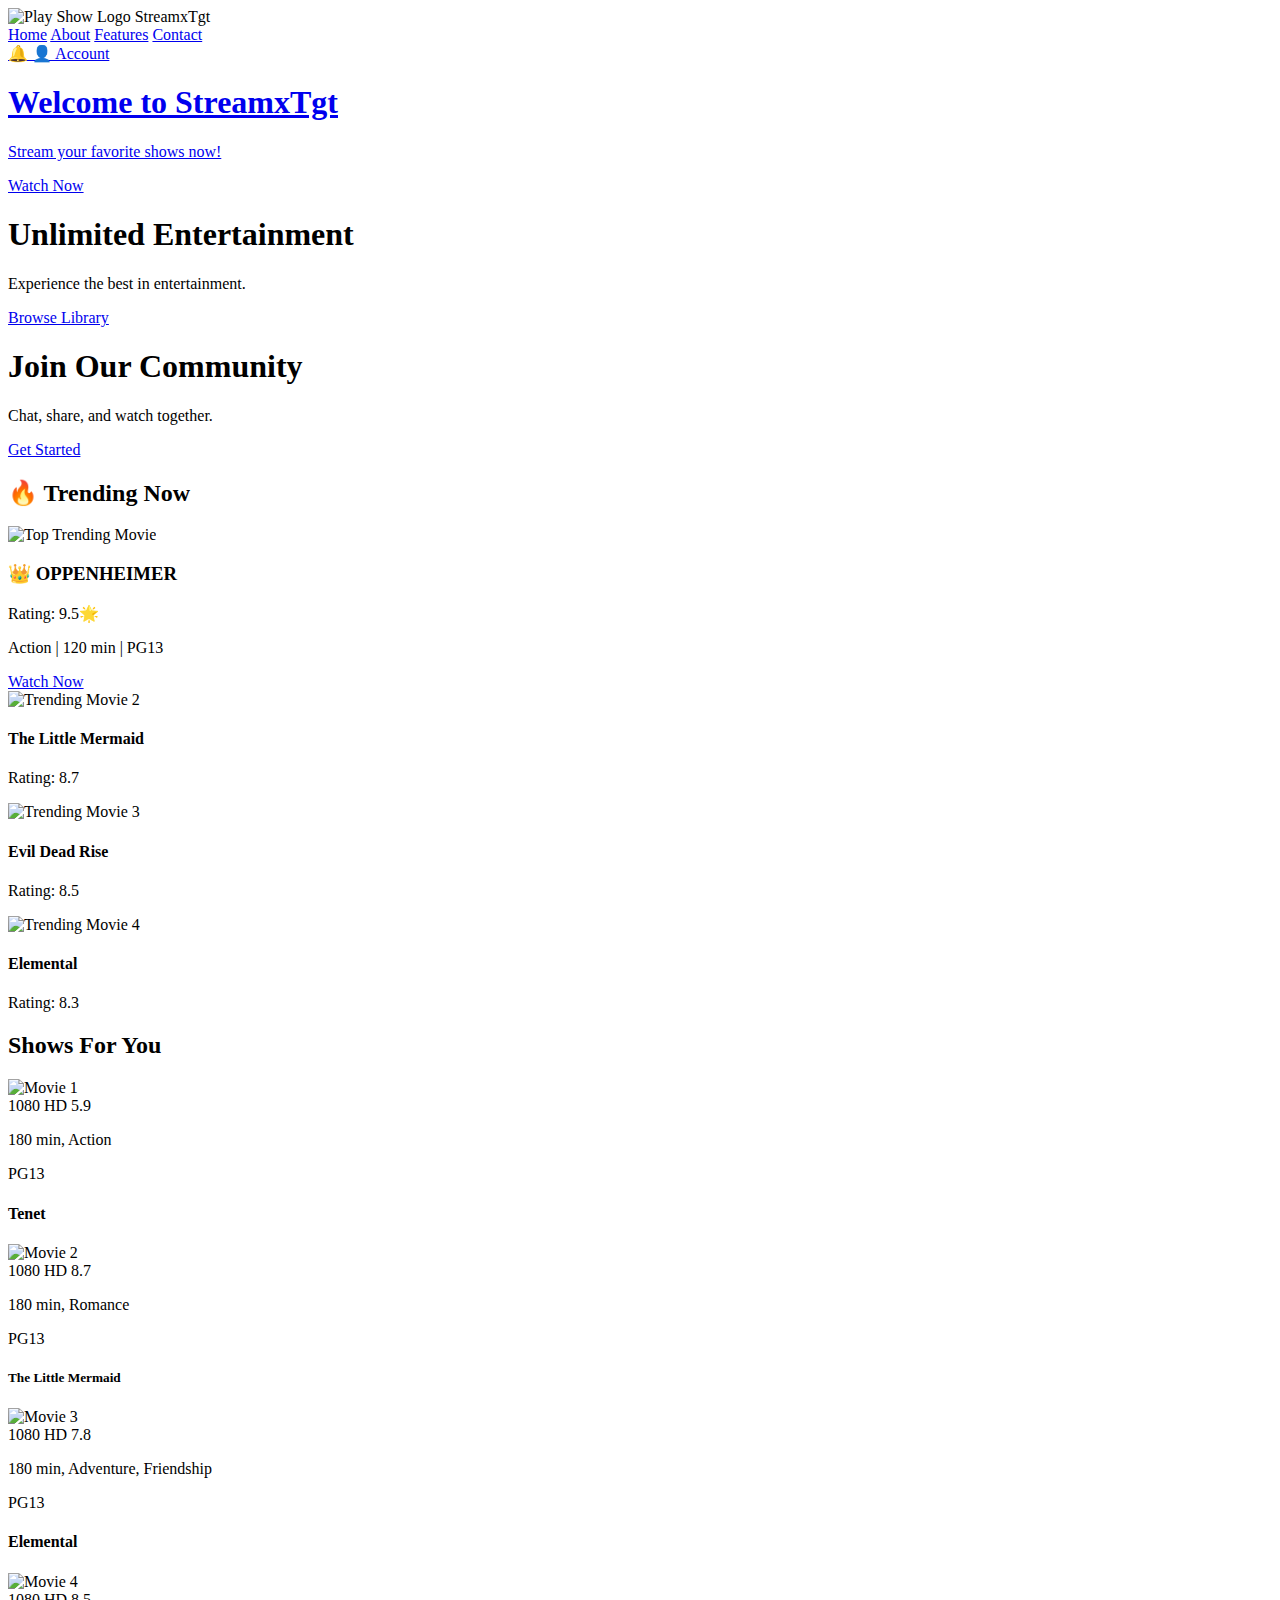
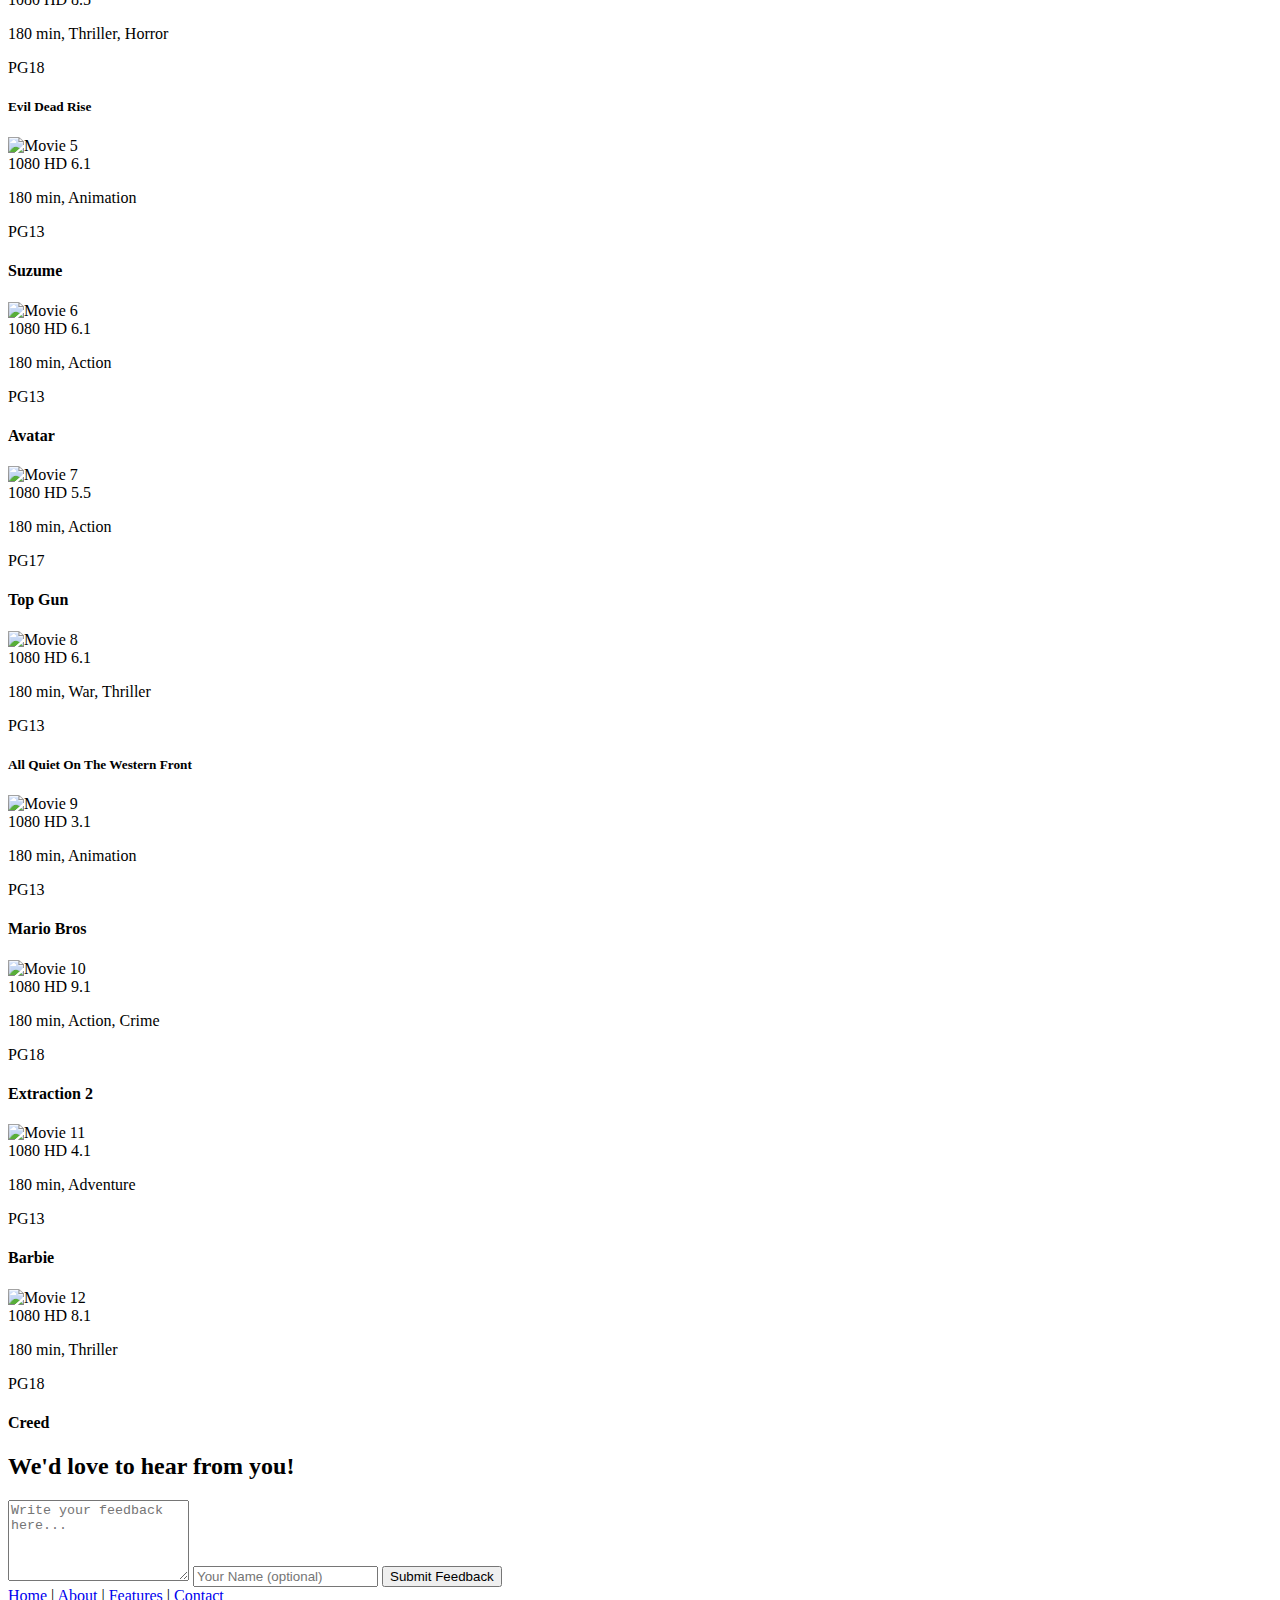
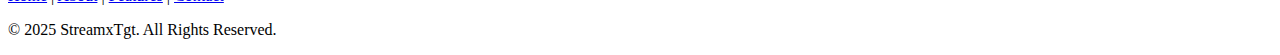
==== index.html @ 400c1438 "File Upload" ====
<!DOCTYPE html>
<html lang="en">
<head>
  <meta charset="UTF-8">
  <meta name="viewport" content="width=device-width, initial-scale=1.0">
  <title>StreamxTgt</title>
  <link href="https://fonts.googleapis.com/css2?family=Poppins:wght@300;400;600;700&display=swap" rel="stylesheet">
  <link rel="stylesheet" href="index.css">

 </head>
<body>
  <!-- Navbar -->
  <nav class="navbar">
    <div class="logo">
      <img src="logo.png" alt="Play Show Logo"> StreamxTgt                               
    </div>
    <div class="menu">
      <a href="index.html">Home</a>
      <a href="about.html">About</a>
      <a href="feature.html">Features</a>
      <a href="contact.html">Contact</a>
    </div>
    <div class="icons">
      <a href="notifications.html"><span class="notifications">🔔</span>
      <a href="user.html"><span class="account">👤 Account</span>
    </div>
  </nav>

  <!-- Hero Section -->
  <div class="hero">
    <div class="hero-slides">
      <div class="hero-slide" style="background-image: url('banner1.jpg');">
        <div>
          <h1>Welcome to StreamxTgt</h1>
          <p>Stream your favorite shows now!</p>
          <a href="#trending" class="btn">Watch Now</a>
        </div>
      </div>
      <div class="hero-slide" style="background-image: url('banner2.jpeg');">
        <div>
          <h1>Unlimited Entertainment</h1>
          <p>Experience the best in entertainment.</p>
          <a href="#watch-shows" class="btn">Browse Library</a>
        </div>
      </div>
      <div class="hero-slide" style="background-image: url('banner3.jpg');">
        <div>
          <h1>Join Our Community</h1>
          <p>Chat, share, and watch together.</p>
          <a href="feature.html" class="btn">Get Started</a>
        </div>
      </div>
    </div>
  </div>
<!-- Trending Section -->
<section class="trending-section" id="trending">
  <h2 class="section-title">🔥 Trending Now</h2>
  <div class="trending-grid">
    <!-- Top Trending Movie -->
    <div class="trending-card trending-top">
      <img src="topmovie.jpg" alt="Top Trending Movie">
      <div class="details">
        <h3>👑 OPPENHEIMER</h3>
        <p>Rating: <span class="rating">9.5🌟</span></p>
        <p>Action | 120 min | PG13</p>
        <a href="#watch-now" class="btn">Watch Now</a>
      </div>
    </div>

    <!-- Other Trending Movies -->
    <div class="trending-card">
      <img src="movie2.jpg" alt="Trending Movie 2">
      <div class="details">
        <h4>The Little Mermaid</h4>
        <p>Rating: <span class="rating">8.7</span></p>
      </div>
    </div>
    <div class="trending-card">
      <img src="movie4.jpg" alt="Trending Movie 3">
      <div class="details">
        <h4>Evil Dead Rise</h4>
        <p>Rating: <span class="rating">8.5</span></p>
      </div>
    </div>
    <div class="trending-card">
      <img src="movie3.jpg" alt="Trending Movie 4">
      <div class="details">
        <h4>Elemental</h4>
        <p>Rating: <span class="rating">8.3</span></p>
      </div>
    </div>
    </section>
<!-- Watch Shows Section -->
<section class="watch-shows" id="watch-shows">
  <h2 class="section-title">Shows For You</h2>
  <div class="shows-grid">

    <!-- Movie Card -->
    <div class="show-card">
      <img src="movie1.jpg" alt="Movie 1">
      <div class="details">
        <div class="info">
          <span class="quality">1080</span>
          <span class="hd">HD</span>
          <span class="rating">5.9</span>
        </div>
        <div class="meta">
          <p>180 min, <span class="genre">Action</span></p>
          <span class="age">PG13</span>
        </div>
        <h4>Tenet</h4>
      </div>
    </div>
    <!-- Repeat for other movies -->
    <div class="show-card">
      <img src="movie2.jpg" alt="Movie 2">
      <div class="details">
        <div class="info">
          <span class="quality">1080</span>
          <span class="hd">HD</span>
          <span class="rating">8.7</span>
        </div>
        <div class="meta">
          <p>180 min, <span class="genre">Romance</span></p>
          <span class="age">PG13</span>
        </div>
        <h5>The Little Mermaid</h5>
      </div>
    </div>
    <div class="show-card">
      <img src="movie3.jpg" alt="Movie 3">
      <div class="details">
        <div class="info">
          <span class="quality">1080</span>
          <span class="hd">HD</span>
          <span class="rating">7.8</span>
        </div>
        <div class="meta">
          <p>180 min, <span class="genre">Adventure, Friendship</span></p>
          <span class="age">PG13</span>
        </div>
        <h4>Elemental</h4>
      </div>
    </div>
<div class="show-card">
      <img src="movie4.jpg" alt="Movie 4">
      <div class="details">
        <div class="info">
          <span class="quality">1080</span>
          <span class="hd">HD</span>
          <span class="rating">8.5</span>
        </div>
        <div class="meta">
          <p>180 min, <span class="genre">Thriller, Horror</span></p>
          <span class="age">PG18</span>
        </div>
        <h5>Evil Dead Rise</h5>
      </div>
    </div>
<div class="show-card">
      <img src="movie5.jpg" alt="Movie 5">
      <div class="details">
        <div class="info">
          <span class="quality">1080</span>
          <span class="hd">HD</span>
          <span class="rating">6.1</span>
        </div>
        <div class="meta">
          <p>180 min, <span class="genre">Animation</span></p>
          <span class="age">PG13</span>
        </div>
        <h4>Suzume</h4>
      </div>
    </div>
<div class="show-card">
      <img src="movie6.jpg" alt="Movie 6">
      <div class="details">
        <div class="info">
          <span class="quality">1080</span>
          <span class="hd">HD</span>
          <span class="rating">6.1</span>
        </div>
        <div class="meta">
          <p>180 min, <span class="genre">Action</span></p>
          <span class="age">PG13</span>
        </div>
        <h4>Avatar</h4>
      </div>
    </div>
<div class="show-card">
      <img src="movie7.jpeg" alt="Movie 7">
      <div class="details">
        <div class="info">
          <span class="quality">1080</span>
          <span class="hd">HD</span>
          <span class="rating">5.5</span>
        </div>
        <div class="meta">
          <p>180 min, <span class="genre">Action</span></p>
          <span class="age">PG17</span>
        </div>
        <h4>Top Gun</h4>
      </div>
    </div>
<div class="show-card">
      <img src="movie8.jpg" alt="Movie 8">
      <div class="details">
        <div class="info">
          <span class="quality">1080</span>
          <span class="hd">HD</span>
          <span class="rating">6.1</span>
        </div>
        <div class="meta">
          <p>180 min, <span class="genre">War, Thriller</span></p>
          <span class="age">PG13</span>
        </div>
        <h5>All Quiet On The Western Front</h5>
      </div>
    </div>
<div class="show-card">
      <img src="movie9.jpg" alt="Movie 9">
      <div class="details">
        <div class="info">
          <span class="quality">1080</span>
          <span class="hd">HD</span>
          <span class="rating">3.1</span>
        </div>
        <div class="meta">
          <p>180 min, <span class="genre">Animation</span></p>
          <span class="age">PG13</span>
        </div>
        <h4>Mario Bros</h4>
      </div>
    </div>
<div class="show-card">
      <img src="movie10.jpg" alt="Movie 10">
      <div class="details">
        <div class="info">
          <span class="quality">1080</span>
          <span class="hd">HD</span>
          <span class="rating">9.1</span>
        </div>
        <div class="meta">
          <p>180 min, <span class="genre">Action, Crime</span></p>
          <span class="age">PG18</span>
        </div>
        <h4>Extraction 2</h4>
      </div>
    </div>
<div class="show-card">
      <img src="movie11.jpg" alt="Movie 11">
      <div class="details">
        <div class="info">
          <span class="quality">1080</span>
          <span class="hd">HD</span>
          <span class="rating">4.1</span>
        </div>
        <div class="meta">
          <p>180 min, <span class="genre">Adventure</span></p>
          <span class="age">PG13</span>
        </div>
        <h4>Barbie</h4>
      </div>
    </div>
<div class="show-card">
      <img src="movie12.jpg" alt="Movie 12">
      <div class="details">
        <div class="info">
          <span class="quality">1080</span>
          <span class="hd">HD</span>
          <span class="rating">8.1</span>
        </div>
        <div class="meta">
          <p>180 min, <span class="genre">Thriller</span></p>
          <span class="age">PG18</span>
        </div>
        <h4>Creed</h4>
      </div>
    </div>



</section>

   <!-- Feedback Section -->
   <section class="feedback">
  <h2>We'd love to hear from you!</h2>
  <form id="feedbackForm">
    <textarea name="feedback" id="feedbackInput" rows="5" placeholder="Write your feedback here..." required></textarea>
    <input type="text" name="name" id="nameInput" placeholder="Your Name (optional)">
    <button type="submit">Submit Feedback</button>
  </form>
</section>

   <!-- Footer -->
  <footer>
    <div>
      <a href="index.html">Home</a> | 
      <a href="about.html">About</a> | 
      <a href="feature.html">Features</a> | 
      <a href="contact.html">Contact</a>
    </div>
    <p>&copy; 2025 StreamxTgt. All Rights Reserved.</p>
  </footer>
<script>
  // Handle form submission
  document.getElementById('feedbackForm').addEventListener('submit', function (e) {
    e.preventDefault();

    // Get feedback and name input values
    const feedback = document.getElementById('feedbackInput').value;
    const name = document.getElementById('nameInput').value || 'Anonymous';

    // Save feedback to localStorage
    const feedbackList = JSON.parse(localStorage.getItem('feedbacks')) || [];
    feedbackList.push({ name, feedback, date: new Date().toLocaleString() });
    localStorage.setItem('feedbacks', JSON.stringify(feedbackList));

    // Clear the form
    document.getElementById('feedbackForm').reset();

    // Provide user confirmation
    alert('Thank you for your feedback! It has been submitted.');
  });
</script>
</body>
</html>
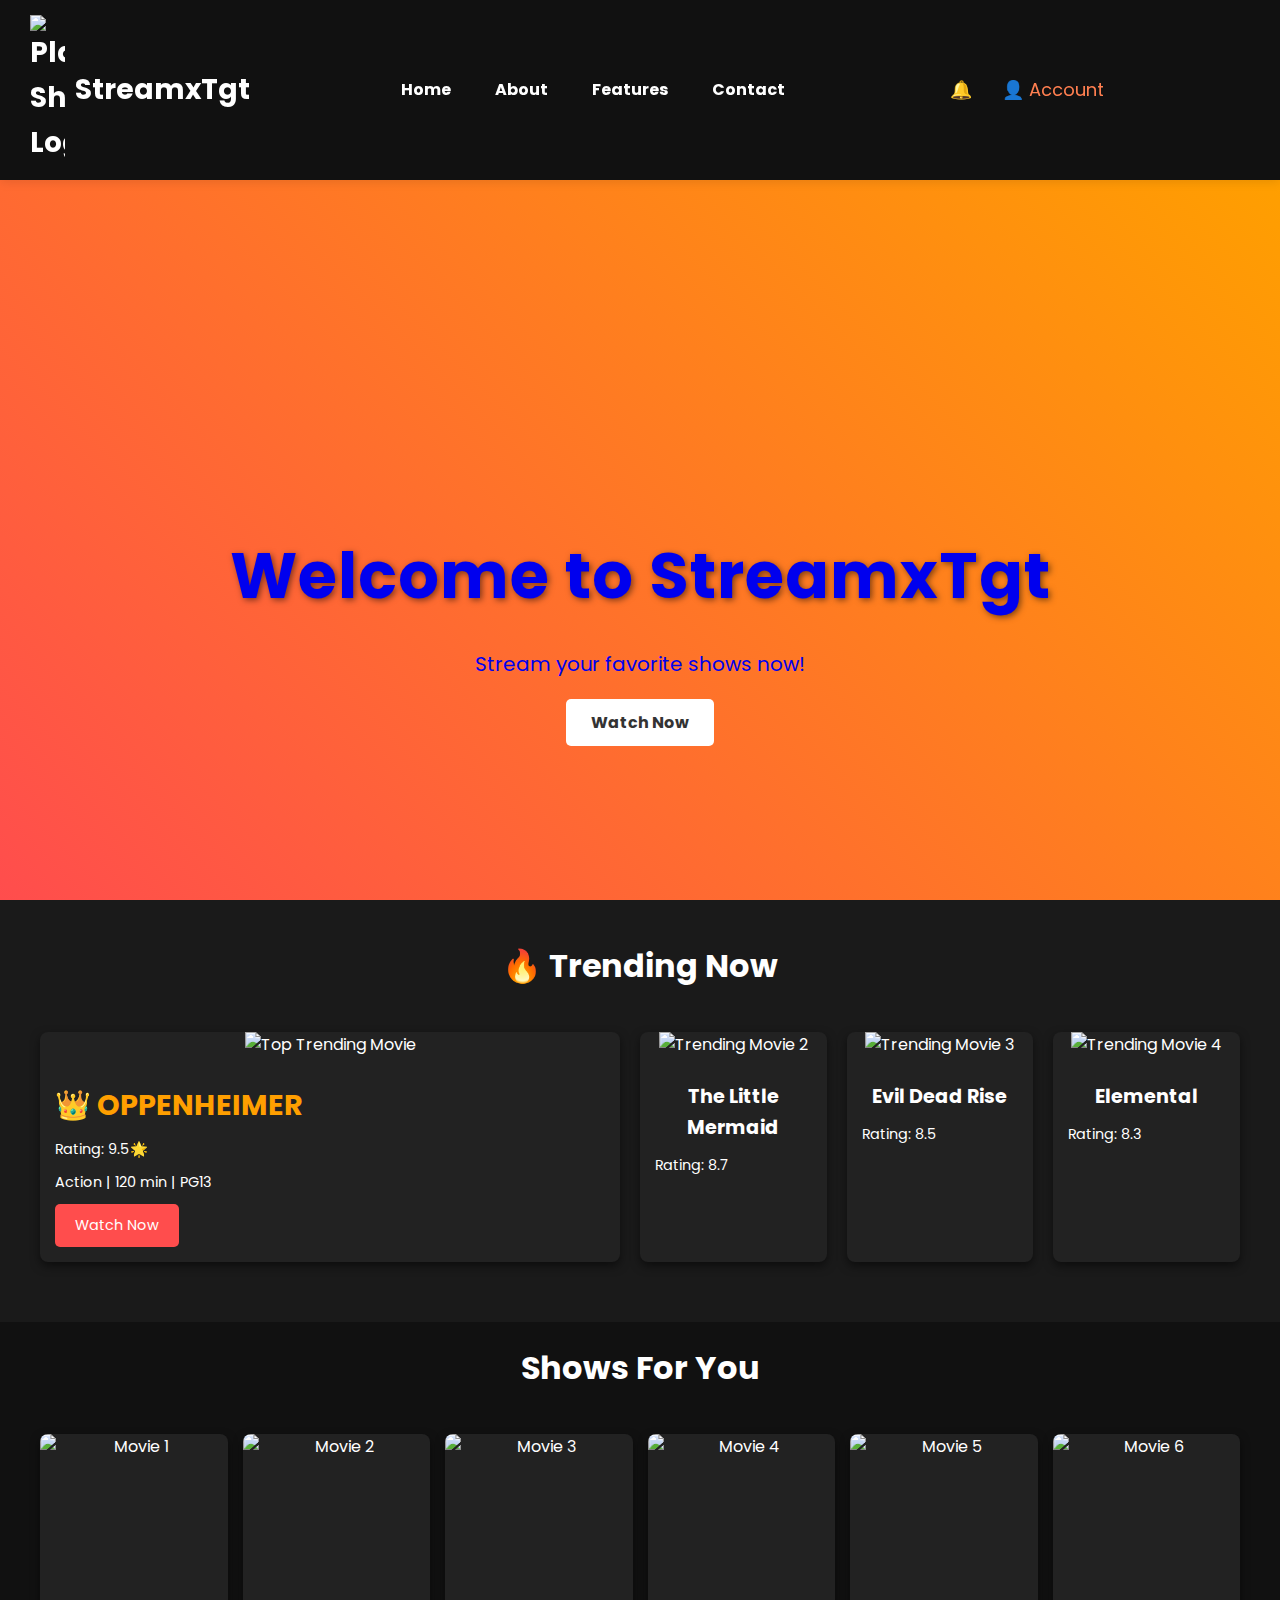
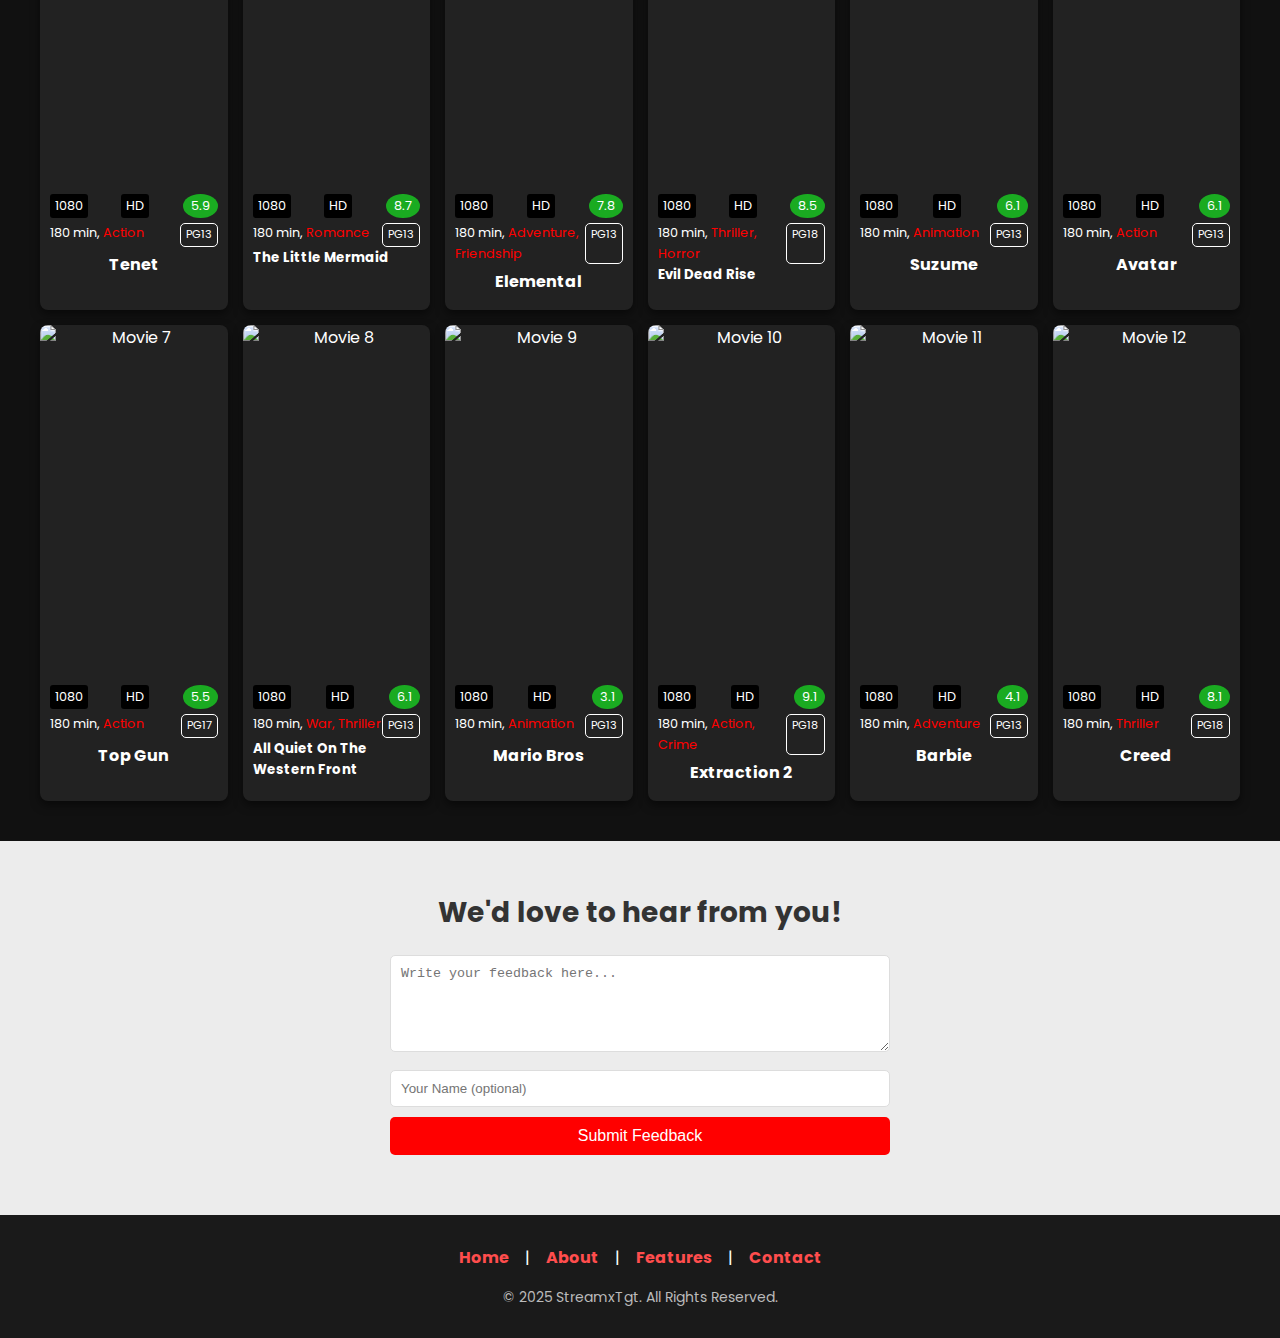
==== commit 363a9cdb: "Update index.html" ====
--- a/index.html
+++ b/index.html
@@ -5,7 +5,7 @@
   <meta name="viewport" content="width=device-width, initial-scale=1.0">
   <title>StreamxTgt</title>
   <link href="https://fonts.googleapis.com/css2?family=Poppins:wght@300;400;600;700&display=swap" rel="stylesheet">
-  <link rel="stylesheet" href="index.css">
+  <link rel="stylesheet" href="css/index.css">
 
  </head>
 <body>
--- a/css/index.css
+++ b/css/index.css
@@ -0,0 +1,382 @@
+    /* Reset and Fonts */
+    * {
+      margin: 0;
+      padding: 0;
+      box-sizing: border-box;
+    }
+    body {
+      font-family: 'Poppins', sans-serif;
+      background-color: #f0f0f0;
+      color: #333;
+      line-height: 1.6;
+      overflow-x: hidden;
+    }
+
+    /* Navbar */
+    .navbar {
+      display: flex;
+      justify-content: space-between;
+      align-items: center;
+      padding: 15px 30px;
+      background-color: #1a1a1a;
+      color: white;
+      box-shadow: 0 2px 10px rgba(0, 0, 0, 0.1);
+      position: sticky;
+      top: 0;
+      z-index: 10;
+      transition: background-color 0.3s ease-in-out;
+    }
+    .navbar:hover {
+      background-color: #111;
+    }
+    .navbar .logo {
+      font-size: 28px;
+      font-weight: bold;
+      display: flex;
+      align-items: center;
+    }
+    .navbar .logo img {
+      width: 35px;
+      margin-right: 10px;
+    }
+    .navbar .menu a {
+      text-decoration: none;
+      color: white;
+      margin: 0 20px;
+      font-size: 16px;
+      font-weight: bold;
+      transition: color 0.3s ease;
+    }
+    .navbar .menu a:hover {
+      color: #ff4d4d;
+    }
+    .navbar .icons {
+      display: flex;
+      align-items: center;
+    }
+    .navbar .icons span {
+      margin: 0 15px;
+      cursor: pointer;
+      font-size: 18px;
+      transition: transform 0.3s ease;
+    }
+    .navbar .icons span:hover {
+      transform: scale(1.2);
+    }
+    /* Remove underline from the link */
+a {
+  text-decoration: none;
+}
+
+.account {
+  font-size: 20px;
+  color: #ff7f50; /* Adjust color to match your theme */
+  transition: color 0.3s ease;
+}
+
+.account:hover {
+  color: #fff; /* Change color when hovered for better visual effect */
+}
+
+    
+    /* Hero Section */
+    .hero {
+      position: relative;
+      height: 80vh;
+      overflow: hidden;
+      background: linear-gradient(45deg, #ff4d4d, #ff9f00);
+    }
+    .hero-slides {
+      display: flex;
+      animation: slide 12s infinite;
+    }
+    .hero-slide {
+      position: relative;
+      min-width: 100%;
+      height: 100vh;
+      display: flex;
+      justify-content: center;
+      align-items: center;
+      text-align: center;
+      background-size: cover;
+      background-position: center;
+      background-repeat: no-repeat;
+      color: white;
+      transition: transform 0.5s ease-in-out;
+    }
+    .hero-slide:hover {
+      transform: scale(1.05);
+    }
+    .hero-slide h1 {
+      font-size: 4rem;
+      font-weight: bold;
+      text-shadow: 2px 2px 6px rgba(0, 0, 0, 0.5);
+      letter-spacing: 1px;
+      margin-bottom: 20px;
+    }
+    .hero-slide p {
+      font-size: 20px;
+      margin-bottom: 30px;
+    }
+    .hero-slide .btn {
+      padding: 12px 25px;
+      background-color: white;
+      color: #333;
+      font-size: 16px;
+      font-weight: bold;
+      text-decoration: none;
+      border-radius: 5px;
+      transition: background-color 0.3s ease;
+    }
+    .hero-slide .btn:hover {
+      background-color: #ff4d4d;
+      color: white;
+    }
+    
+    @keyframes slide {
+      0%, 33% { transform: translateX(0); }
+      33.33%, 66.66% { transform: translateX(-100%); }
+      66.67%, 100% { transform: translateX(-200%); }
+    }
+
+/* Trending Section */
+.trending-section {
+  background-color: #1a1a1a;
+  color: white;
+  padding: 40px 20px;
+  text-align: center;
+}
+
+.trending-grid {
+  display: grid;
+  grid-template-columns: 2fr 1fr 1fr 1fr 1fr; /* Larger for the first card */
+  gap: 20px;
+  padding: 20px;
+}
+
+.trending-card {
+  position: relative;
+  background-color: #222;
+  border-radius: 8px;
+  overflow: hidden;
+  box-shadow: 0 4px 10px rgba(0, 0, 0, 0.5);
+  transition: transform 0.3s ease, box-shadow 0.3s ease;
+}
+
+.trending-card:hover {
+  transform: scale(1.05);
+  box-shadow: 0 6px 15px rgba(255, 255, 255, 0.2);
+}
+
+.trending-card img {
+  width: 100%;
+  height: 200px;
+  object-fit: cover;
+}
+
+.trending-card .details {
+  padding: 15px;
+}
+
+.trending-card h3, .trending-card h4 {
+  margin: 10px 0;
+  font-size: 1.2rem;
+}
+
+.trending-card p {
+  font-size: 0.9rem;
+  margin-bottom: 10px;
+}
+
+.trending-card .btn {
+  display: inline-block;
+  padding: 10px 20px;
+  background-color: #ff4d4d;
+  color: white;
+  font-size: 0.9rem;
+  text-decoration: none;
+  border-radius: 5px;
+  transition: background-color 0.3s ease;
+}
+
+.trending-card .btn:hover {
+  background-color: #ff9f00;
+}
+
+.trending-top {
+  grid-column: span 2; /* Make the top trending card larger */
+}
+
+.trending-top img {
+  height: 300px;
+}
+
+.trending-top .details h3 {
+  font-size: 1.8rem;
+  color: #ff9f00;
+  font-weight: bold;
+}
+
+/* Smooth Animation */
+.trending-card {
+  animation: fadeIn 1s ease-in-out;
+}
+
+@keyframes fadeIn {
+  from {
+    opacity: 0;
+    transform: translateY(20px);
+  }
+  to {
+    opacity: 1;
+    transform: translateY(0);
+  }
+}
+    .watch-shows {
+  background-color: #111;
+  color: #fff;
+  padding: 20px;
+  text-align: center;
+}
+
+.section-title {
+  font-size: 2rem;
+  margin-bottom: 20px;
+}
+
+.shows-grid {
+  display: grid;
+  grid-template-columns: repeat(6, 1fr); /* 6 cards per row */
+  gap: 15px; /* Adjust the gap between cards */
+  padding: 20px;
+}
+
+.show-card {
+  position: relative;
+  background-color: #222;
+  border-radius: 8px;
+  overflow: hidden;
+  box-shadow: 0 4px 10px rgba(0, 0, 0, 0.5);
+  transition: transform 0.3s ease;
+}
+
+.show-card:hover {
+  transform: scale(1.05);
+}
+
+.show-card img {
+  width: 100%;
+  display: block;
+  height: 350px;
+  object-fit: cover;
+}
+
+.details {
+  padding: 10px;
+  text-align: left;
+}
+
+.info {
+  display: flex;
+  justify-content: space-between;
+  align-items: center;
+  margin-bottom: 5px;
+}
+
+.info .quality, .info .hd {
+  background-color: #000;
+  color: #fff;
+  padding: 2px 5px;
+  font-size: 0.8rem;
+  border-radius: 3px;
+}
+
+.info .rating {
+  background-color: #1aab21;
+  color: #fff;
+  padding: 2px 8px;
+  font-size: 0.8rem;
+  border-radius: 50%;
+}
+
+.meta {
+  font-size: 0.8rem;
+  display: flex;
+  justify-content: space-between;
+}
+
+.meta .genre {
+  color: red;
+}
+
+.meta .age {
+  border: 1px solid #fff;
+  padding: 2px 5px;
+  border-radius: 5px;
+  font-size: 0.7rem;
+}
+
+h4 {
+  margin: 5px 0;
+  font-size: 1rem;
+  text-align: center;
+}
+
+     /* Feedback Section */
+    .feedback {
+      padding: 50px 20px;
+      background-color: #ececec;
+      text-align: center;
+    }
+    .feedback h2 {
+      font-size: 28px;
+      margin-bottom: 20px;
+    }
+    .feedback form {
+      max-width: 500px;
+      margin: 0 auto;
+    }
+    .feedback textarea,
+    .feedback input,
+    .feedback button {
+      width: 100%;
+      padding: 10px;
+      margin-bottom: 10px;
+      border-radius: 5px;
+      border: 1px solid #ddd;
+    }
+    .feedback button {
+      background-color: red;
+      color: white;
+      border: none;
+      font-size: 16px;
+      cursor: pointer;
+    }
+    .feedback button:hover {
+      background-color: darkred;
+    }
+
+    /* Footer */
+    footer {
+      background-color: #1a1a1a;
+      color: white;
+      text-align: center;
+      padding: 30px 20px;
+    }
+    footer a {
+      color: #ff4d4d;
+      text-decoration: none;
+      margin: 0 12px;
+      font-weight: bold;
+      transition: color 0.3s ease;
+    }
+    footer a:hover {
+      color: #fff;
+    }
+    footer p {
+      font-size: 14px;
+      color: #bbb;
+      margin-top: 15px;
+    }
+
+
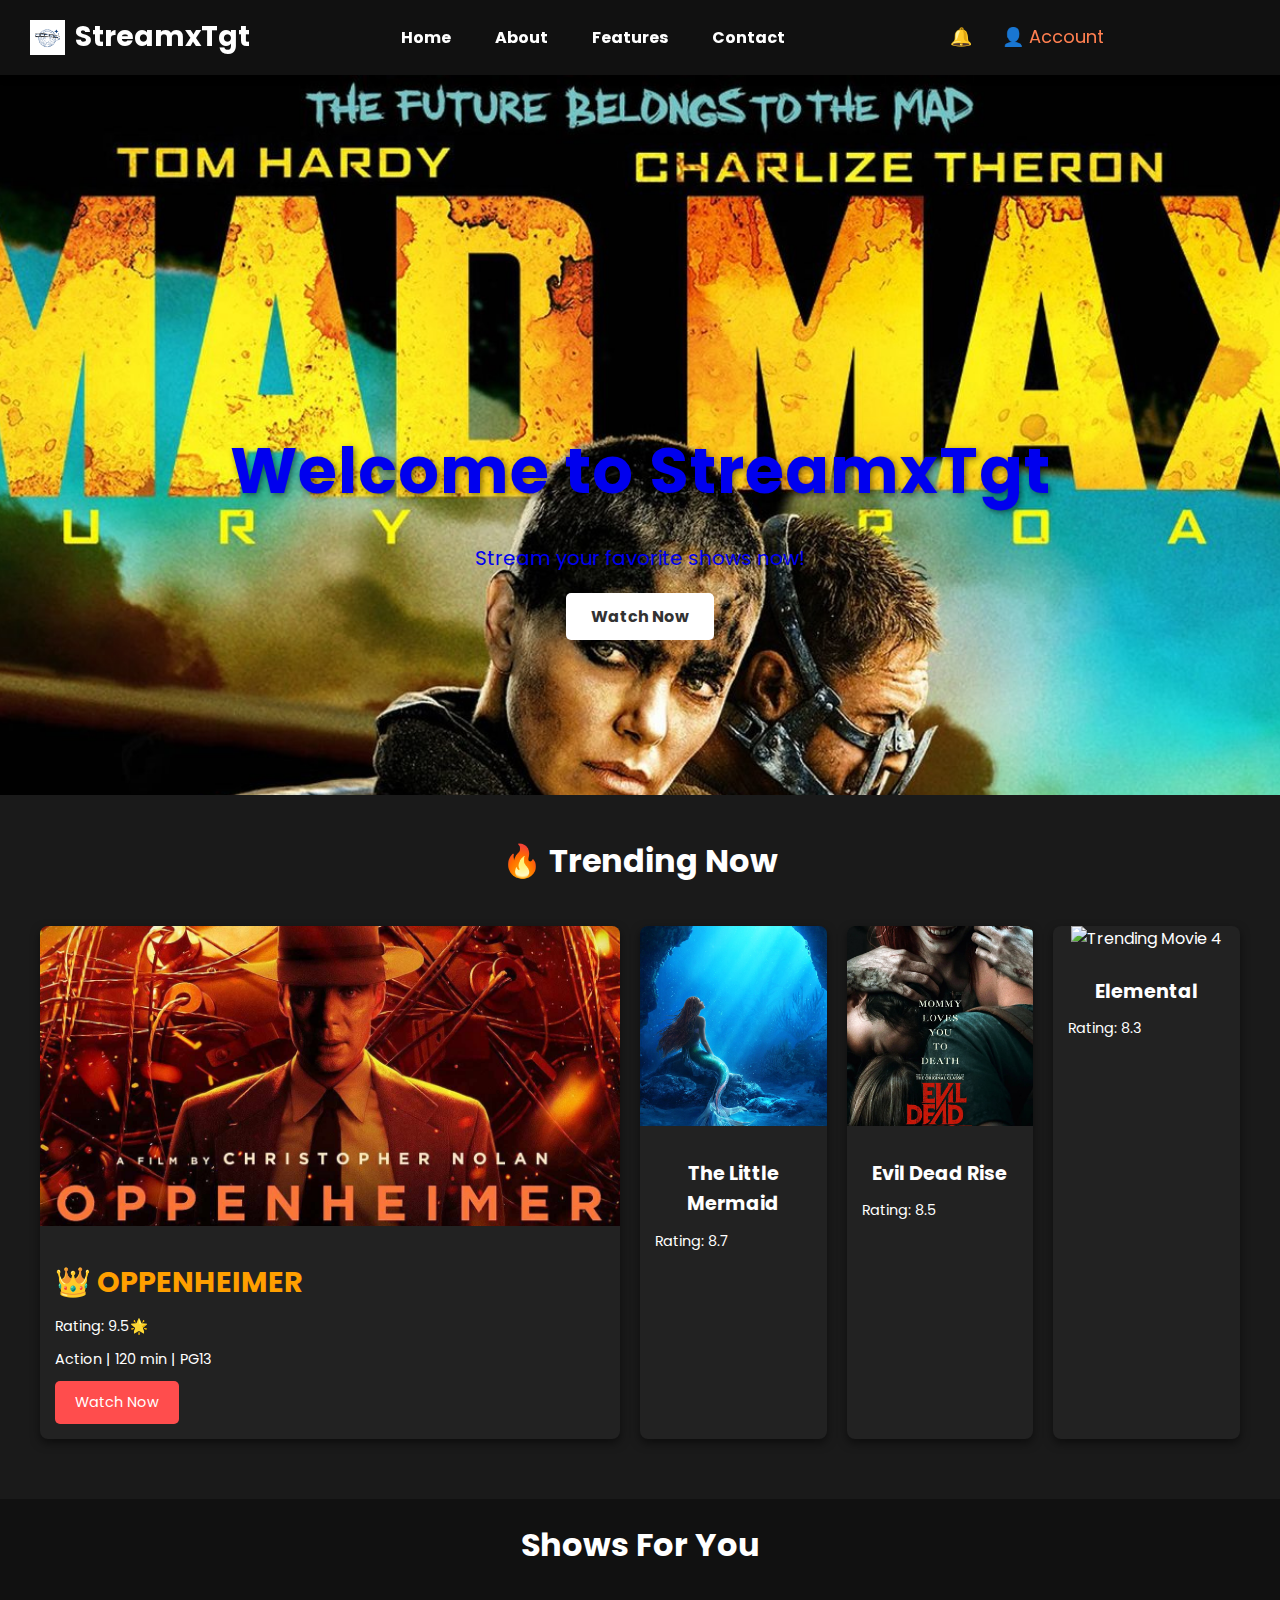
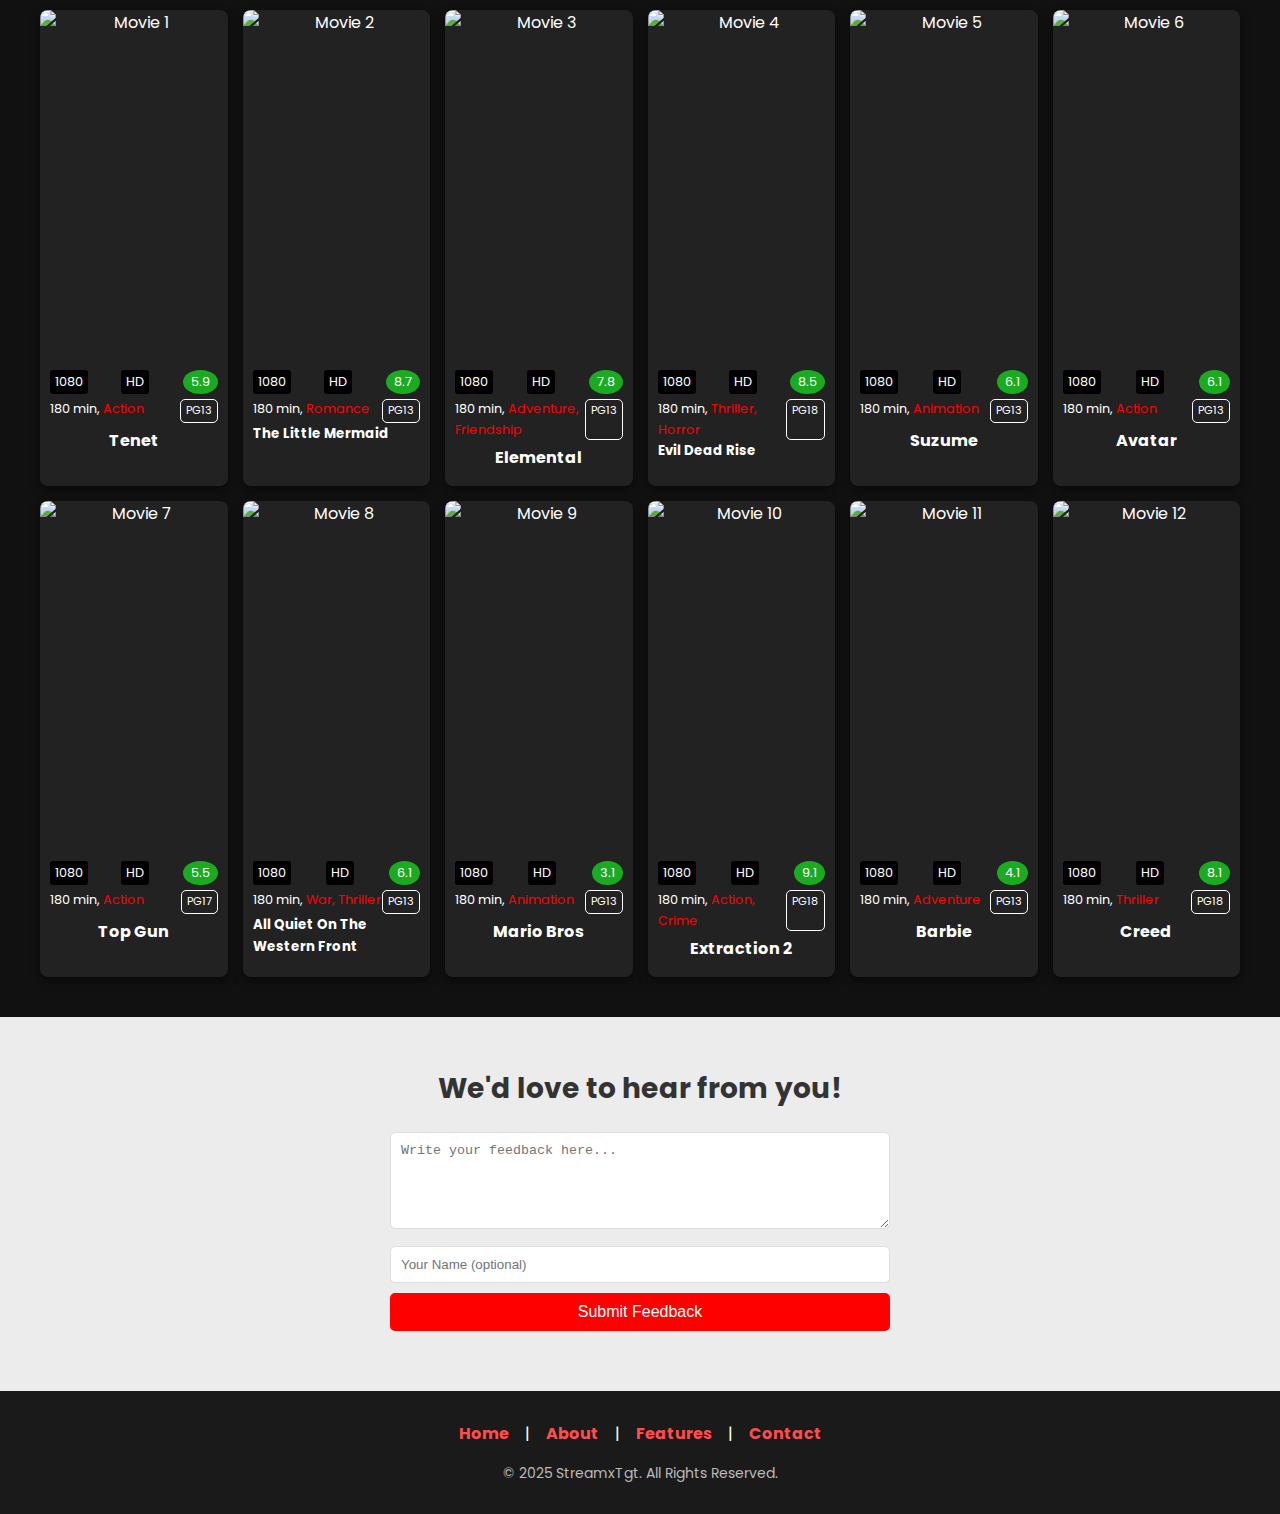
==== commit 19fac94f: "Update index.html" ====
--- a/index.html
+++ b/index.html
@@ -12,7 +12,7 @@
   <!-- Navbar -->
   <nav class="navbar">
     <div class="logo">
-      <img src="logo.png" alt="Play Show Logo"> StreamxTgt                               
+      <img src="images/logo.png" alt="StreamxTgt Logo"> StreamxTgt                               
     </div>
     <div class="menu">
       <a href="index.html">Home</a>
@@ -29,21 +29,21 @@
   <!-- Hero Section -->
   <div class="hero">
     <div class="hero-slides">
-      <div class="hero-slide" style="background-image: url('banner1.jpg');">
+      <div class="hero-slide" style="background-image: url('images/banner1.jpg');">
         <div>
           <h1>Welcome to StreamxTgt</h1>
           <p>Stream your favorite shows now!</p>
           <a href="#trending" class="btn">Watch Now</a>
         </div>
       </div>
-      <div class="hero-slide" style="background-image: url('banner2.jpeg');">
+      <div class="hero-slide" style="background-image: url('images/banner2.jpeg');">
         <div>
           <h1>Unlimited Entertainment</h1>
           <p>Experience the best in entertainment.</p>
           <a href="#watch-shows" class="btn">Browse Library</a>
         </div>
       </div>
-      <div class="hero-slide" style="background-image: url('banner3.jpg');">
+      <div class="hero-slide" style="background-image: url('images/banner3.jpg');">
         <div>
           <h1>Join Our Community</h1>
           <p>Chat, share, and watch together.</p>
@@ -58,7 +58,7 @@
   <div class="trending-grid">
     <!-- Top Trending Movie -->
     <div class="trending-card trending-top">
-      <img src="topmovie.jpg" alt="Top Trending Movie">
+      <img src="images/topmovie.jpg" alt="Top Trending Movie">
       <div class="details">
         <h3>👑 OPPENHEIMER</h3>
         <p>Rating: <span class="rating">9.5🌟</span></p>
@@ -69,14 +69,14 @@
 
     <!-- Other Trending Movies -->
     <div class="trending-card">
-      <img src="movie2.jpg" alt="Trending Movie 2">
+      <img src="images/movie2.jpg" alt="Trending Movie 2">
       <div class="details">
         <h4>The Little Mermaid</h4>
         <p>Rating: <span class="rating">8.7</span></p>
       </div>
     </div>
     <div class="trending-card">
-      <img src="movie4.jpg" alt="Trending Movie 3">
+      <img src="images/movie4.jpg" alt="Trending Movie 3">
       <div class="details">
         <h4>Evil Dead Rise</h4>
         <p>Rating: <span class="rating">8.5</span></p>
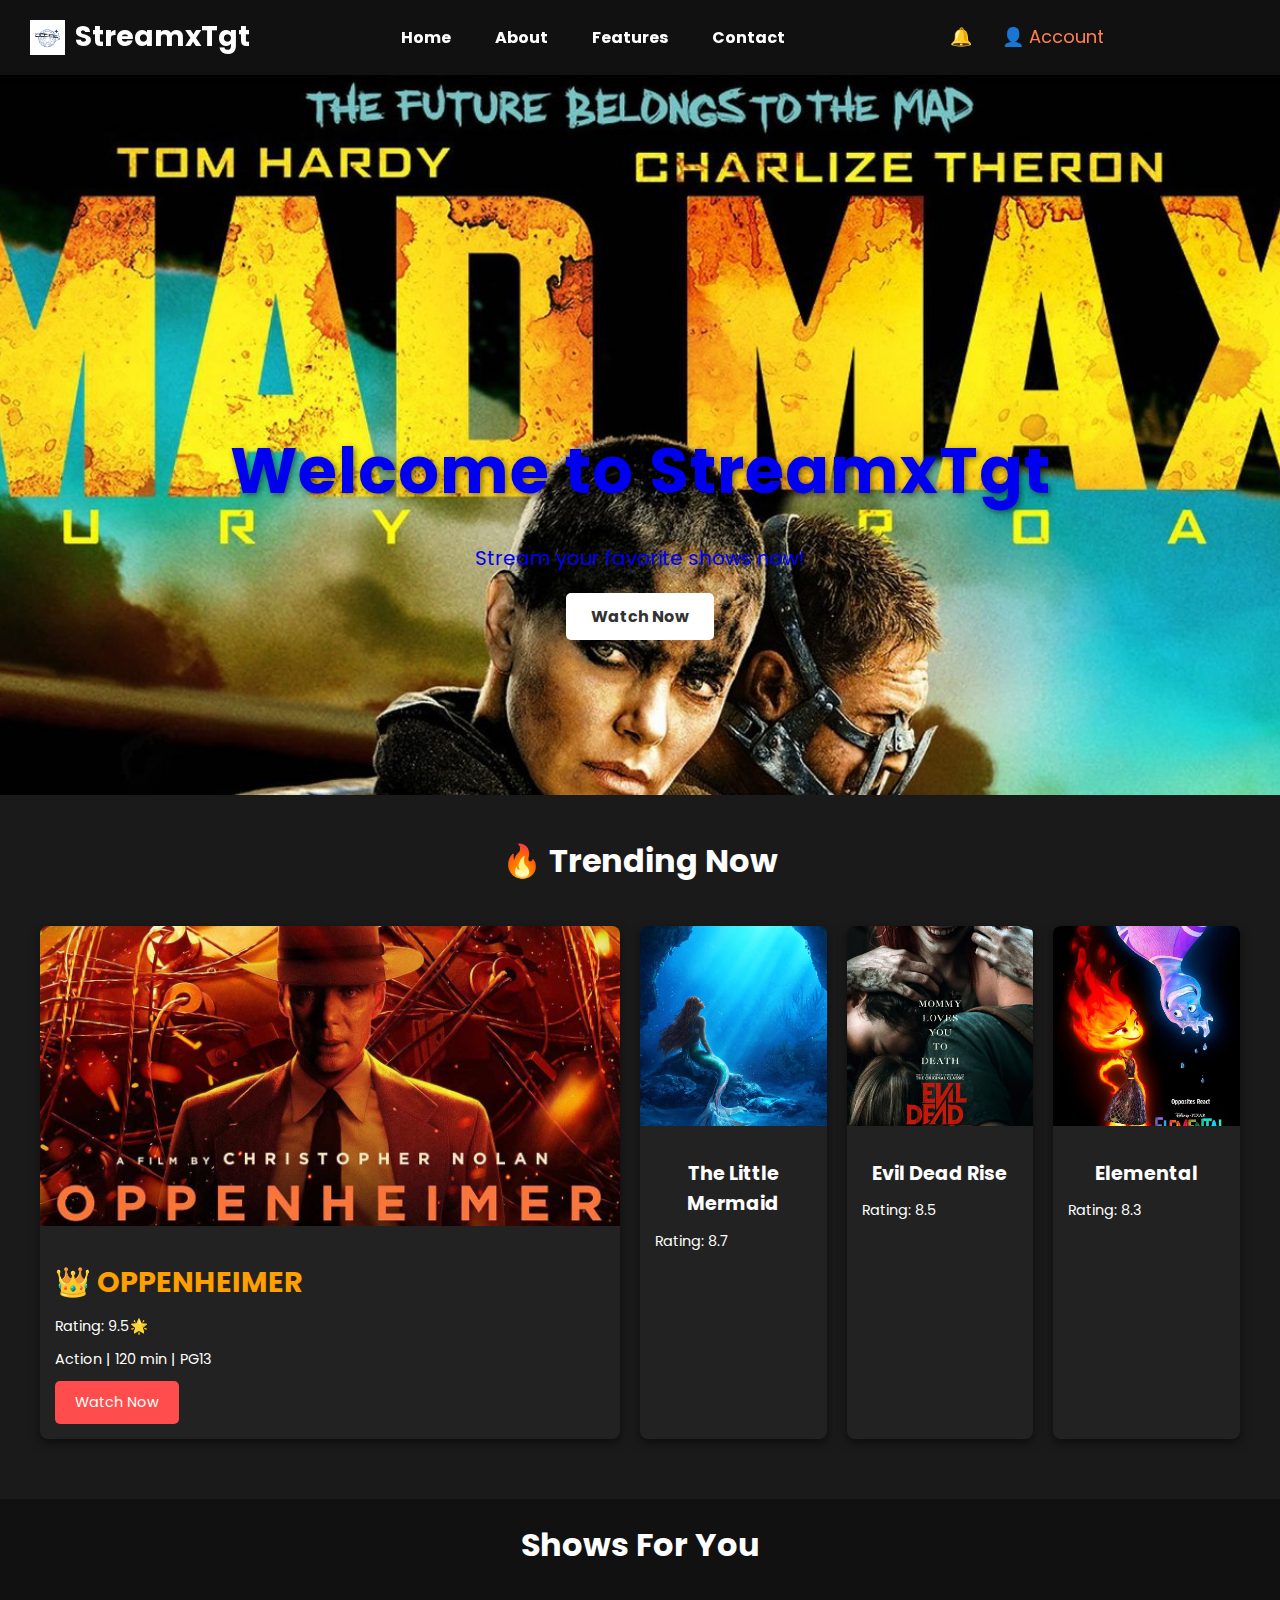
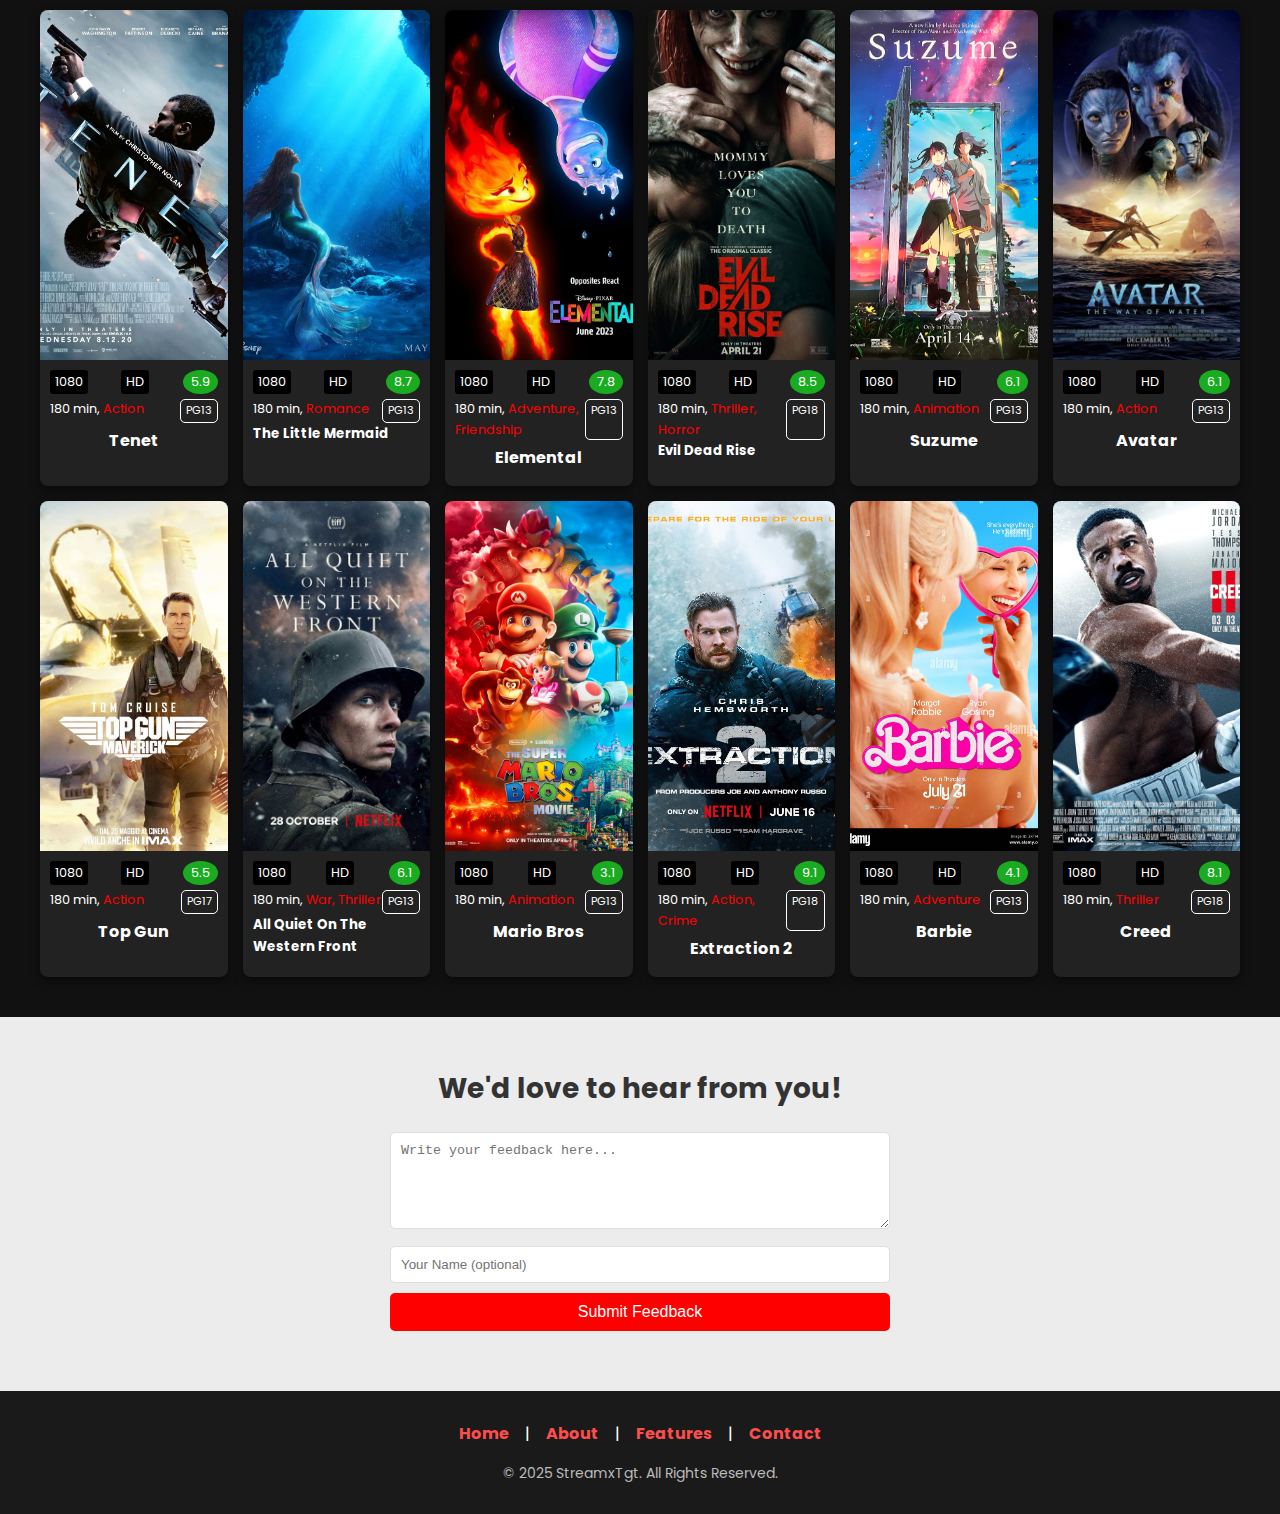
==== commit 1dda0817: "Update index.html" ====
--- a/index.html
+++ b/index.html
@@ -83,7 +83,7 @@
       </div>
     </div>
     <div class="trending-card">
-      <img src="movie3.jpg" alt="Trending Movie 4">
+      <img src="images/movie3.jpg" alt="Trending Movie 4">
       <div class="details">
         <h4>Elemental</h4>
         <p>Rating: <span class="rating">8.3</span></p>
@@ -97,7 +97,7 @@
 
     <!-- Movie Card -->
     <div class="show-card">
-      <img src="movie1.jpg" alt="Movie 1">
+      <img src="images/movie1.jpg" alt="Movie 1">
       <div class="details">
         <div class="info">
           <span class="quality">1080</span>
@@ -113,7 +113,7 @@
     </div>
     <!-- Repeat for other movies -->
     <div class="show-card">
-      <img src="movie2.jpg" alt="Movie 2">
+      <img src="images/movie2.jpg" alt="Movie 2">
       <div class="details">
         <div class="info">
           <span class="quality">1080</span>
@@ -128,7 +128,7 @@
       </div>
     </div>
     <div class="show-card">
-      <img src="movie3.jpg" alt="Movie 3">
+      <img src="images/movie3.jpg" alt="Movie 3">
       <div class="details">
         <div class="info">
           <span class="quality">1080</span>
@@ -143,7 +143,7 @@
       </div>
     </div>
 <div class="show-card">
-      <img src="movie4.jpg" alt="Movie 4">
+      <img src="images/movie4.jpg" alt="Movie 4">
       <div class="details">
         <div class="info">
           <span class="quality">1080</span>
@@ -158,7 +158,7 @@
       </div>
     </div>
 <div class="show-card">
-      <img src="movie5.jpg" alt="Movie 5">
+      <img src="images/movie5.jpg" alt="Movie 5">
       <div class="details">
         <div class="info">
           <span class="quality">1080</span>
@@ -173,7 +173,7 @@
       </div>
     </div>
 <div class="show-card">
-      <img src="movie6.jpg" alt="Movie 6">
+      <img src="images/movie6.jpg" alt="Movie 6">
       <div class="details">
         <div class="info">
           <span class="quality">1080</span>
@@ -188,7 +188,7 @@
       </div>
     </div>
 <div class="show-card">
-      <img src="movie7.jpeg" alt="Movie 7">
+      <img src="images/movie7.jpeg" alt="Movie 7">
       <div class="details">
         <div class="info">
           <span class="quality">1080</span>
@@ -203,7 +203,7 @@
       </div>
     </div>
 <div class="show-card">
-      <img src="movie8.jpg" alt="Movie 8">
+      <img src="images/movie8.jpg" alt="Movie 8">
       <div class="details">
         <div class="info">
           <span class="quality">1080</span>
@@ -218,7 +218,7 @@
       </div>
     </div>
 <div class="show-card">
-      <img src="movie9.jpg" alt="Movie 9">
+      <img src="images/movie9.jpg" alt="Movie 9">
       <div class="details">
         <div class="info">
           <span class="quality">1080</span>
@@ -233,7 +233,7 @@
       </div>
     </div>
 <div class="show-card">
-      <img src="movie10.jpg" alt="Movie 10">
+      <img src="images/movie10.jpg" alt="Movie 10">
       <div class="details">
         <div class="info">
           <span class="quality">1080</span>
@@ -248,7 +248,7 @@
       </div>
     </div>
 <div class="show-card">
-      <img src="movie11.jpg" alt="Movie 11">
+      <img src="images/movie11.jpg" alt="Movie 11">
       <div class="details">
         <div class="info">
           <span class="quality">1080</span>
@@ -263,7 +263,7 @@
       </div>
     </div>
 <div class="show-card">
-      <img src="movie12.jpg" alt="Movie 12">
+      <img src="images/movie12.jpg" alt="Movie 12">
       <div class="details">
         <div class="info">
           <span class="quality">1080</span>
